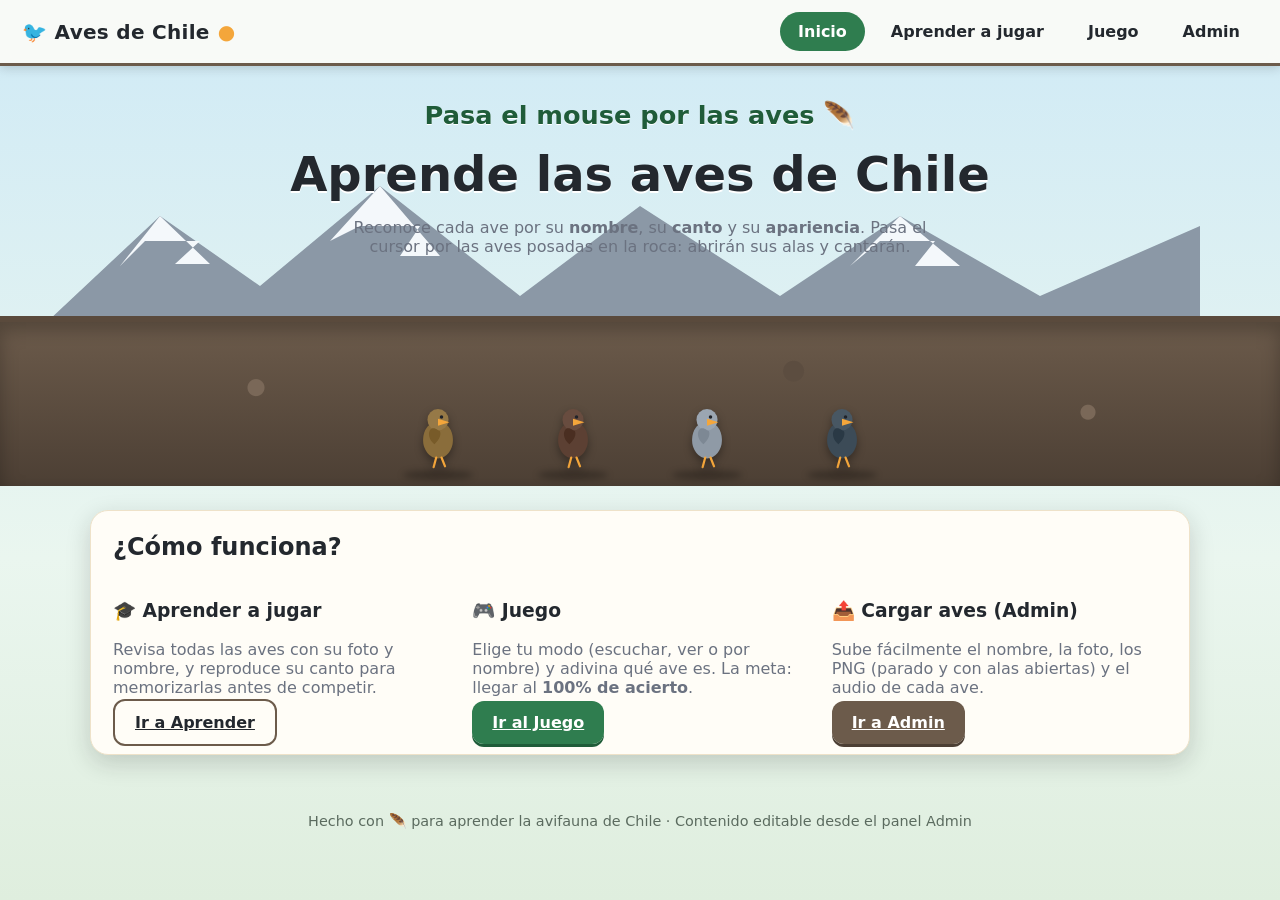
==== index.html @ fba9fd4d "Aves de Chile: plataforma para aprender aves por nombre, canto y apariencia - Inicio con borde de ro" ====
<!DOCTYPE html>
<html lang="es">
<head>
  <meta charset="UTF-8" />
  <meta name="viewport" content="width=device-width, initial-scale=1.0" />
  <title>Aves de Chile — Aprende a reconocerlas</title>
  <link rel="stylesheet" href="css/styles.css" />
</head>
<body>
  <nav class="topbar">
    <div class="brand">🐦 Aves de Chile <span class="dot">●</span></div>
    <a class="nav-link active" href="index.html">Inicio</a>
    <a class="nav-link" href="learn.html">Aprender a jugar</a>
    <a class="nav-link" href="game.html">Juego</a>
    <a class="nav-link" href="admin.html">Admin</a>
  </nav>

  <section class="hero">
    <div class="hover-name" id="hoverName">Pasa el mouse por las aves 🪶</div>
    <h1 class="hero-title">Aprende las aves de Chile</h1>
    <p class="hero-sub muted">
      Reconoce cada ave por su <b>nombre</b>, su <b>canto</b> y su <b>apariencia</b>.
      Pasa el cursor por las aves posadas en la roca: abrirán sus alas y cantarán.
    </p>

    <!-- Cordillera de fondo -->
    <svg class="andes" viewBox="0 0 1200 220" preserveAspectRatio="none">
      <polygon points="0,220 160,70 260,140 380,40 520,150 640,60 780,150 900,70 1040,150 1200,80 1200,220"
               fill="#8b98a6"/>
      <polygon points="120,120 160,70 210,118 175,118 200,95 145,95" fill="#f4f8fb"/>
      <polygon points="330,95 380,40 440,110 400,110 420,80 360,80" fill="#f4f8fb"/>
      <polygon points="850,120 900,70 960,120 915,120 935,95 880,95" fill="#f4f8fb"/>
    </svg>

    <!-- Borde de roca con aves -->
    <div class="rock-ledge" id="ledge">
      <p class="muted" style="color:#ede4d3">Cargando aves…</p>
    </div>
  </section>

  <div class="wrap">
    <div class="card">
      <h2>¿Cómo funciona?</h2>
      <div class="row" style="gap:24px; align-items:flex-start">
        <div style="flex:1; min-width:220px">
          <h3>🎓 Aprender a jugar</h3>
          <p class="muted">Revisa todas las aves con su foto y nombre, y reproduce su canto para memorizarlas antes de competir.</p>
          <a class="btn ghost" href="learn.html">Ir a Aprender</a>
        </div>
        <div style="flex:1; min-width:220px">
          <h3>🎮 Juego</h3>
          <p class="muted">Elige tu modo (escuchar, ver o por nombre) y adivina qué ave es. La meta: llegar al <b>100% de acierto</b>.</p>
          <a class="btn" href="game.html">Ir al Juego</a>
        </div>
        <div style="flex:1; min-width:220px">
          <h3>📤 Cargar aves (Admin)</h3>
          <p class="muted">Sube fácilmente el nombre, la foto, los PNG (parado y con alas abiertas) y el audio de cada ave.</p>
          <a class="btn secondary" href="admin.html">Ir a Admin</a>
        </div>
      </div>
    </div>
  </div>

  <footer>Hecho con 🪶 para aprender la avifauna de Chile · Contenido editable desde el panel Admin</footer>

  <audio id="chirp"></audio>

  <script src="js/storage.js"></script>
  <script src="js/home.js"></script>
</body>
</html>
---- css/styles.css ----
/* ===========================================================
   Aves de Chile — estilos globales
   Paleta inspirada en el paisaje chileno: cielo andino,
   cordillera, tierra y flora nativa.
   =========================================================== */

:root {
  --sky-top: #cfeaf6;
  --sky-bot: #eaf6ef;
  --andes: #7c8b9a;
  --andes-snow: #f4f8fb;
  --rock: #6c5b4b;
  --rock-dark: #4c3f34;
  --earth: #b98a5a;
  --leaf: #2f7d4f;
  --leaf-dark: #1f5c39;
  --sun: #f4a63b;
  --ink: #23282e;
  --paper: #fffdf7;
  --ok: #2f9e57;
  --bad: #d1495b;
  --shadow: rgba(30, 30, 30, 0.18);
}

* { box-sizing: border-box; }

html, body {
  margin: 0;
  padding: 0;
  font-family: "Segoe UI", system-ui, -apple-system, sans-serif;
  color: var(--ink);
  min-height: 100vh;
}

body {
  background: linear-gradient(180deg, var(--sky-top) 0%, var(--sky-bot) 62%, #dfeede 100%);
  display: flex;
  flex-direction: column;
}

/* ---------- Barra superior ---------- */
.topbar {
  display: flex;
  align-items: center;
  gap: 8px;
  padding: 12px 22px;
  background: rgba(255, 253, 247, 0.85);
  backdrop-filter: blur(6px);
  border-bottom: 3px solid var(--rock);
  box-shadow: 0 2px 10px var(--shadow);
  position: sticky;
  top: 0;
  z-index: 30;
  flex-wrap: wrap;
}
.brand {
  font-weight: 800;
  font-size: 1.25rem;
  letter-spacing: .3px;
  margin-right: auto;
  display: flex;
  align-items: center;
  gap: 8px;
}
.brand .dot { color: var(--sun); }

.nav-link {
  text-decoration: none;
  color: var(--ink);
  font-weight: 600;
  padding: 8px 16px;
  border-radius: 999px;
  border: 2px solid transparent;
  transition: all .15s ease;
}
.nav-link:hover { background: #eef6ef; border-color: var(--leaf); }
.nav-link.active { background: var(--leaf); color: #fff; }

/* ---------- Botones ---------- */
.btn {
  cursor: pointer;
  border: none;
  border-radius: 12px;
  padding: 12px 20px;
  font-size: 1rem;
  font-weight: 700;
  background: var(--leaf);
  color: #fff;
  box-shadow: 0 3px 0 var(--leaf-dark);
  transition: transform .08s ease, box-shadow .08s ease, background .15s;
}
.btn:hover { background: var(--leaf-dark); }
.btn:active { transform: translateY(3px); box-shadow: 0 0 0 var(--leaf-dark); }
.btn.secondary { background: var(--rock); box-shadow: 0 3px 0 var(--rock-dark); }
.btn.secondary:hover { background: var(--rock-dark); }
.btn.ghost { background: transparent; color: var(--ink); box-shadow: none; border: 2px solid var(--rock); }
.btn.sun { background: var(--sun); box-shadow: 0 3px 0 #c9821f; color: #3a2a10; }
.btn.big { padding: 16px 30px; font-size: 1.15rem; }
.btn:disabled { opacity: .5; cursor: not-allowed; }

/* ---------- Contenedores ---------- */
.wrap { width: min(1100px, 92vw); margin: 0 auto; padding: 24px 0 40px; }
.card {
  background: var(--paper);
  border-radius: 18px;
  padding: 22px;
  box-shadow: 0 8px 24px var(--shadow);
  border: 1px solid #eee2c9;
}
h1, h2 { margin-top: 0; }
.muted { color: #6b7280; }

/* ---------- HERO / Inicio ---------- */
.hero {
  position: relative;
  overflow: hidden;
  min-height: 420px;
  border-radius: 0;
  display: flex;
  flex-direction: column;
  align-items: center;
  text-align: center;
  padding-top: 34px;
}
.andes {
  position: absolute;
  bottom: 120px;
  left: 0; right: 0;
  height: 220px;
  z-index: 0;
  pointer-events: none;
}
.hero-title {
  position: relative;
  z-index: 2;
  font-size: clamp(1.8rem, 4vw, 3rem);
  margin: 0;
  text-shadow: 0 2px 0 #fff;
}
.hero-sub { position: relative; z-index: 2; max-width: 620px; }
.hover-name {
  position: relative;
  z-index: 3;
  min-height: 46px;
  font-size: 1.6rem;
  font-weight: 800;
  color: var(--leaf-dark);
  text-shadow: 0 1px 0 #fff;
  transition: opacity .2s;
}

/* ---------- Borde de roca con aves posadas ---------- */
.rock-ledge {
  position: relative;
  margin-top: auto;
  width: 100%;
  min-height: 170px;
  background:
    radial-gradient(circle at 20% 40%, #7a6858 0 8px, transparent 9px),
    radial-gradient(circle at 62% 30%, #5c4d40 0 10px, transparent 11px),
    radial-gradient(circle at 85% 55%, #7a6858 0 7px, transparent 8px),
    linear-gradient(180deg, var(--rock) 0%, var(--rock-dark) 100%);
  border-top: 6px solid #5a4a3c;
  box-shadow: inset 0 8px 18px rgba(0,0,0,.25);
  display: flex;
  align-items: flex-end;
  justify-content: center;
  gap: clamp(6px, 3vw, 40px);
  padding: 0 20px 10px;
  flex-wrap: wrap;
  z-index: 2;
}
.perch {
  position: relative;
  width: 96px;
  height: 150px;
  display: flex;
  align-items: flex-end;
  justify-content: center;
  cursor: pointer;
}
.perch img {
  width: 88px;
  height: auto;
  filter: drop-shadow(0 4px 4px rgba(0,0,0,.35));
  transition: transform .18s ease;
}
.perch .open-img { display: none; width: 128px; }
.perch:hover { transform: translateY(-8px); }
.perch:hover .stand-img { display: none; }
.perch:hover .open-img { display: block; }
.perch::after {
  content: "";
  position: absolute;
  bottom: -4px;
  width: 70px;
  height: 10px;
  background: rgba(0,0,0,.25);
  border-radius: 50%;
  filter: blur(3px);
}

/* ---------- Grilla Aprender ---------- */
.grid {
  display: grid;
  grid-template-columns: repeat(auto-fill, minmax(180px, 1fr));
  gap: 18px;
  margin-top: 18px;
}
.bird-card {
  background: var(--paper);
  border-radius: 16px;
  padding: 14px;
  text-align: center;
  box-shadow: 0 6px 16px var(--shadow);
  border: 1px solid #eee2c9;
  transition: transform .12s;
}
.bird-card:hover { transform: translateY(-4px); }
.bird-card img {
  width: 100%;
  height: 130px;
  object-fit: contain;
  background: #eef6f0;
  border-radius: 12px;
}
.bird-card h3 { margin: 10px 0 6px; }

/* ---------- Juego ---------- */
.tabs { display: flex; gap: 10px; flex-wrap: wrap; margin-bottom: 18px; }
.tab {
  padding: 10px 18px;
  border-radius: 999px;
  border: 2px solid var(--rock);
  background: #fff;
  cursor: pointer;
  font-weight: 700;
}
.tab.active { background: var(--rock); color: #fff; }

.options-grid {
  display: grid;
  grid-template-columns: repeat(auto-fit, minmax(150px, 1fr));
  gap: 14px;
  margin-top: 16px;
}
.option {
  background: #fff;
  border: 3px solid #e5dcc4;
  border-radius: 14px;
  padding: 12px;
  cursor: pointer;
  text-align: center;
  font-weight: 700;
  transition: border-color .12s, transform .1s;
}
.option:hover { border-color: var(--leaf); transform: translateY(-3px); }
.option img { width: 100%; height: 120px; object-fit: contain; }
.option.correct { border-color: var(--ok); background: #eafaf0; }
.option.wrong { border-color: var(--bad); background: #fdecef; }

.mode-grid { display: grid; grid-template-columns: repeat(auto-fit, minmax(200px,1fr)); gap: 16px; }
.mode-card {
  border: 3px solid #e5dcc4;
  border-radius: 16px;
  padding: 22px;
  cursor: pointer;
  text-align: center;
  background: #fff;
  transition: border-color .12s, transform .1s;
}
.mode-card:hover { border-color: var(--leaf); transform: translateY(-4px); }
.mode-card.selected { border-color: var(--leaf); background: #eafaf0; }
.mode-card .emoji { font-size: 2.6rem; }

.scorebar {
  display: flex; align-items: center; gap: 14px; flex-wrap: wrap;
  margin-bottom: 14px;
}
.progress {
  flex: 1; min-width: 160px; height: 20px; background: #e6e0cf;
  border-radius: 999px; overflow: hidden;
}
.progress > span {
  display: block; height: 100%; width: 0%;
  background: linear-gradient(90deg, var(--leaf), var(--sun));
  transition: width .4s ease;
}
.feedback { min-height: 30px; font-weight: 800; font-size: 1.15rem; }
.feedback.ok { color: var(--ok); }
.feedback.bad { color: var(--bad); }
.hint-box {
  background: #fff7e6; border: 2px dashed var(--sun);
  padding: 12px 16px; border-radius: 12px; margin-top: 12px;
  font-weight: 600;
}

/* ---------- Modal de pausa ---------- */
.overlay {
  position: fixed; inset: 0; background: rgba(20,20,20,.55);
  display: none; align-items: center; justify-content: center; z-index: 100;
}
.overlay.show { display: flex; }
.modal {
  background: var(--paper); border-radius: 18px; padding: 28px;
  width: min(380px, 90vw); text-align: center; box-shadow: 0 20px 50px rgba(0,0,0,.4);
}
.modal .btn { width: 100%; margin-top: 10px; }

/* ---------- Admin ---------- */
.form-row { margin-bottom: 16px; }
.form-row label { display: block; font-weight: 700; margin-bottom: 6px; }
.form-row input[type="text"] {
  width: 100%; padding: 12px; border-radius: 10px; border: 2px solid #d8cfb8; font-size: 1rem;
}
.drop {
  border: 2px dashed #c3b998; border-radius: 12px; padding: 16px;
  text-align: center; cursor: pointer; background: #fffdf5; transition: border-color .15s, background .15s;
}
.drop.hover { border-color: var(--leaf); background: #eafaf0; }
.drop small { color: #7a7a7a; }
.preview-thumb { max-width: 100%; max-height: 120px; margin-top: 10px; border-radius: 8px; }
.upload-grid { display: grid; grid-template-columns: repeat(auto-fit, minmax(200px,1fr)); gap: 16px; }

.admin-list { margin-top: 8px; }
.admin-item {
  display: flex; align-items: center; gap: 14px; padding: 10px;
  border-bottom: 1px solid #eee2c9;
}
.admin-item img { width: 54px; height: 54px; object-fit: contain; background: #eef6f0; border-radius: 8px; }
.admin-item .name { font-weight: 700; flex: 1; }
.badge { font-size: .72rem; padding: 3px 8px; border-radius: 999px; background: #eee; color: #555; }
.badge.seed { background: #fff0d6; color: #8a5a10; }

.toast {
  position: fixed; bottom: 20px; left: 50%; transform: translateX(-50%);
  background: var(--ink); color: #fff; padding: 12px 20px; border-radius: 10px;
  opacity: 0; pointer-events: none; transition: opacity .25s; z-index: 200;
}
.toast.show { opacity: 1; }

footer {
  text-align: center; padding: 18px; color: #5b6b5f; font-size: .9rem;
}

/* ---------- Utilidades ---------- */
.center { text-align: center; }
.row { display: flex; gap: 10px; flex-wrap: wrap; align-items: center; }
.spacer { flex: 1; }
.hidden { display: none !important; }
.pill-info {
  display: inline-block; background: #eef6f0; border: 1px solid #cfe6d6;
  padding: 4px 12px; border-radius: 999px; font-weight: 600; font-size: .9rem;
}
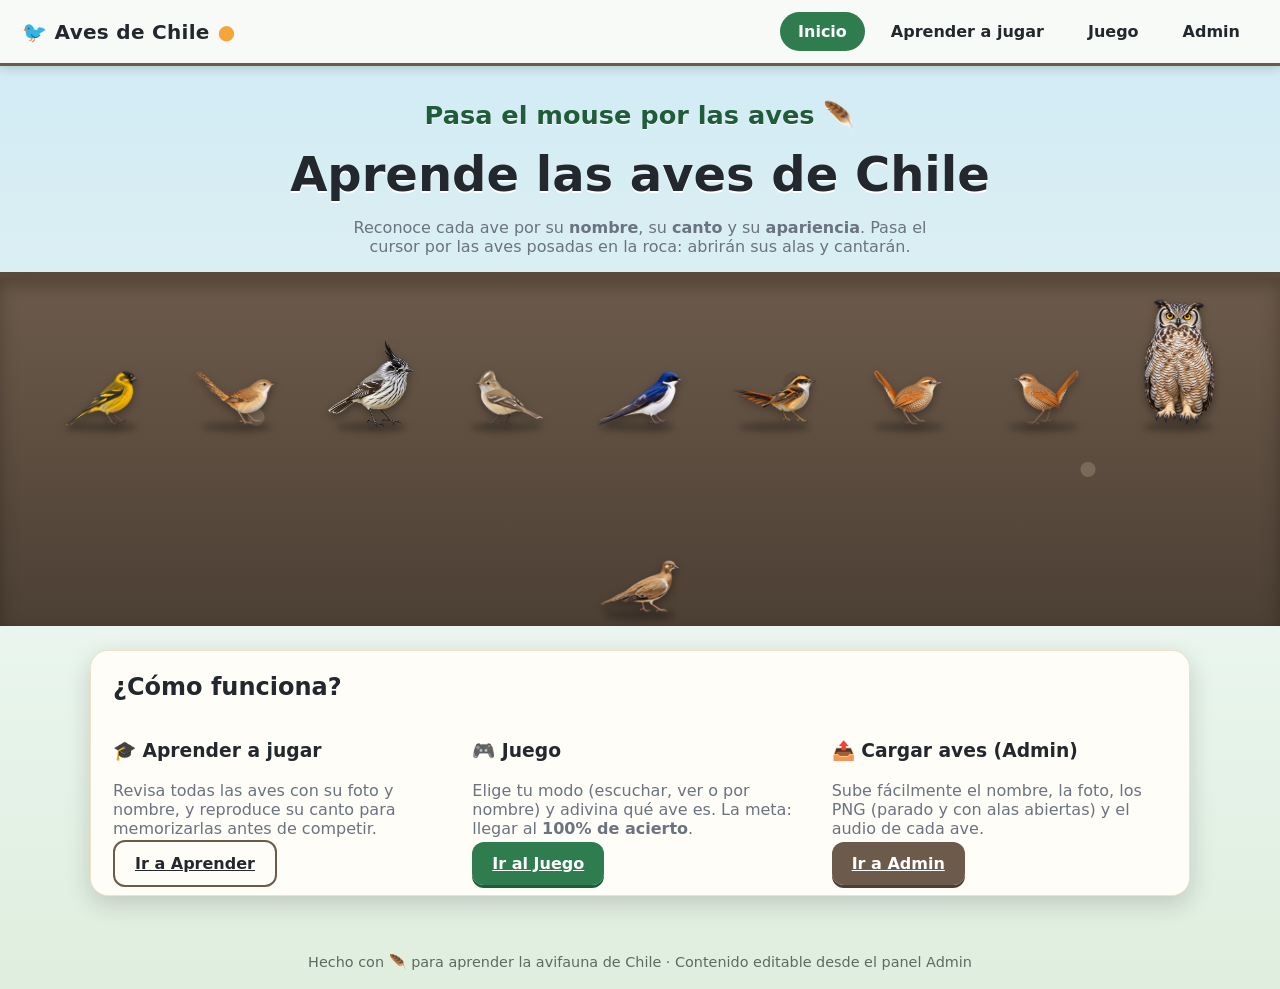
==== commit 80dfa805: "Integrar 10 aves chilenas reales (ilustraciones PNG del repo) - Nuevas ilustraciones (alas cerradas/" ====
--- a/index.html
+++ b/index.html
@@ -65,6 +65,7 @@
 
   <audio id="chirp"></audio>
 
+  <script src="js/birds.js"></script>
   <script src="js/storage.js"></script>
   <script src="js/home.js"></script>
 </body>
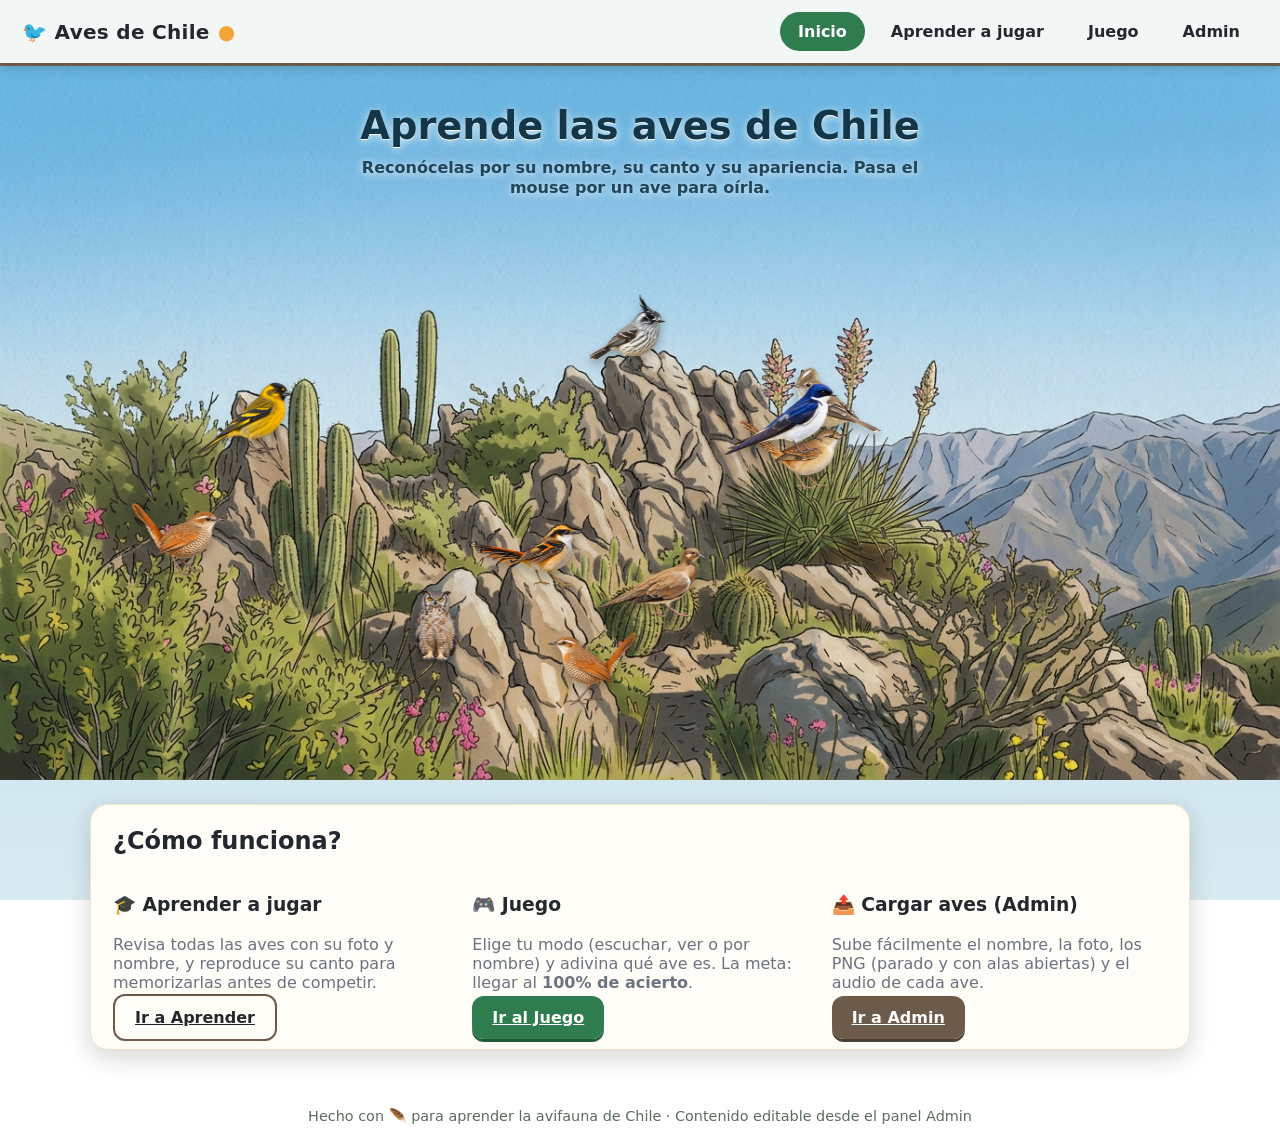
==== commit 71fe3cd4: "Nueva portada ilustrada con aves que se mueven + transición al cielo - Fondo de Inicio: ilustración " ====
--- a/index.html
+++ b/index.html
@@ -10,56 +10,43 @@
   <nav class="topbar">
     <div class="brand">🐦 Aves de Chile <span class="dot">●</span></div>
     <a class="nav-link active" href="index.html">Inicio</a>
-    <a class="nav-link" href="learn.html">Aprender a jugar</a>
-    <a class="nav-link" href="game.html">Juego</a>
-    <a class="nav-link" href="admin.html">Admin</a>
+    <a class="nav-link nav-go" href="learn.html">Aprender a jugar</a>
+    <a class="nav-link nav-go" href="game.html">Juego</a>
+    <a class="nav-link nav-go" href="admin.html">Admin</a>
   </nav>
 
-  <section class="hero">
-    <div class="hover-name" id="hoverName">Pasa el mouse por las aves 🪶</div>
-    <h1 class="hero-title">Aprende las aves de Chile</h1>
-    <p class="hero-sub muted">
-      Reconoce cada ave por su <b>nombre</b>, su <b>canto</b> y su <b>apariencia</b>.
-      Pasa el cursor por las aves posadas en la roca: abrirán sus alas y cantarán.
-    </p>
+  <header class="hero-scene" id="hero">
+    <div class="hero-welcome">
+      <h1>Aprende las aves de Chile</h1>
+      <p>Reconócelas por su nombre, su canto y su apariencia. Pasa el mouse por un ave para oírla.</p>
+    </div>
+    <div class="scene-name" id="hoverName"></div>
+    <img class="scene-img" src="assets/scene/portada.png" alt="Paisaje del matorral chileno con rocas, quiscos y puya" />
+    <div class="scene-birds" id="ledge"></div>
+  </header>
 
-    <!-- Cordillera de fondo -->
-    <svg class="andes" viewBox="0 0 1200 220" preserveAspectRatio="none">
-      <polygon points="0,220 160,70 260,140 380,40 520,150 640,60 780,150 900,70 1040,150 1200,80 1200,220"
-               fill="#8b98a6"/>
-      <polygon points="120,120 160,70 210,118 175,118 200,95 145,95" fill="#f4f8fb"/>
-      <polygon points="330,95 380,40 440,110 400,110 420,80 360,80" fill="#f4f8fb"/>
-      <polygon points="850,120 900,70 960,120 915,120 935,95 880,95" fill="#f4f8fb"/>
-    </svg>
-
-    <!-- Borde de roca con aves -->
-    <div class="rock-ledge" id="ledge">
-      <p class="muted" style="color:#ede4d3">Cargando aves…</p>
-    </div>
-  </section>
-
-  <div class="wrap">
+  <main class="wrap intro-cards">
     <div class="card">
       <h2>¿Cómo funciona?</h2>
       <div class="row" style="gap:24px; align-items:flex-start">
         <div style="flex:1; min-width:220px">
           <h3>🎓 Aprender a jugar</h3>
           <p class="muted">Revisa todas las aves con su foto y nombre, y reproduce su canto para memorizarlas antes de competir.</p>
-          <a class="btn ghost" href="learn.html">Ir a Aprender</a>
+          <a class="btn ghost nav-go" href="learn.html">Ir a Aprender</a>
         </div>
         <div style="flex:1; min-width:220px">
           <h3>🎮 Juego</h3>
           <p class="muted">Elige tu modo (escuchar, ver o por nombre) y adivina qué ave es. La meta: llegar al <b>100% de acierto</b>.</p>
-          <a class="btn" href="game.html">Ir al Juego</a>
+          <a class="btn nav-go" href="game.html">Ir al Juego</a>
         </div>
         <div style="flex:1; min-width:220px">
           <h3>📤 Cargar aves (Admin)</h3>
           <p class="muted">Sube fácilmente el nombre, la foto, los PNG (parado y con alas abiertas) y el audio de cada ave.</p>
-          <a class="btn secondary" href="admin.html">Ir a Admin</a>
+          <a class="btn secondary nav-go" href="admin.html">Ir a Admin</a>
         </div>
       </div>
     </div>
-  </div>
+  </main>
 
   <footer>Hecho con 🪶 para aprender la avifauna de Chile · Contenido editable desde el panel Admin</footer>
 
--- a/css/styles.css
+++ b/css/styles.css
@@ -33,7 +33,10 @@
 }
 
 body {
-  background: linear-gradient(180deg, var(--sky-top) 0%, var(--sky-bot) 62%, #dfeede 100%);
+  /* Cielo azul (tomado de la portada) — es el fondo de todas las páginas.
+     En Inicio, la escena se superpone abajo. */
+  background: linear-gradient(180deg, #a4cde5 0%, #bfdcec 48%, #d9ebf2 100%);
+  background-attachment: fixed;
   display: flex;
   flex-direction: column;
 }
@@ -352,3 +355,116 @@
   display: inline-block; background: #eef6f0; border: 1px solid #cfe6d6;
   padding: 4px 12px; border-radius: 999px; font-weight: 600; font-size: .9rem;
 }
+
+/* ===========================================================
+   PORTADA CON ILUSTRACIÓN + AVES POSADAS (Inicio)
+   =========================================================== */
+
+/* La escena ocupa el ancho completo; su alto lo da la imagen. */
+.hero-scene {
+  position: relative;
+  width: 100%;
+  line-height: 0;
+  overflow: hidden;
+  transition: transform .6s cubic-bezier(.5,.05,.4,1), opacity .6s ease;
+  will-change: transform;
+  z-index: 1;
+}
+.hero-scene .scene-img {
+  display: block;
+  width: 100%;
+  height: auto;
+  user-select: none;
+  -webkit-user-drag: none;
+}
+
+/* Nombre del ave que aparece al pasar el mouse */
+.scene-name {
+  position: absolute;
+  top: 4%;
+  left: 0; right: 0;
+  text-align: center;
+  font-size: clamp(1.4rem, 3.2vw, 2.6rem);
+  font-weight: 800;
+  color: #1f3a4d;
+  text-shadow: 0 2px 8px rgba(255,255,255,.7), 0 1px 0 #fff;
+  pointer-events: none;
+  opacity: 0;
+  transition: opacity .2s ease;
+  z-index: 4;
+  line-height: 1.1;
+}
+.scene-name.show { opacity: 1; }
+
+/* Título de bienvenida sobre el cielo de la portada */
+.hero-welcome {
+  position: absolute;
+  top: 5%;
+  left: 0; right: 0;
+  text-align: center;
+  pointer-events: none;
+  z-index: 3;
+  padding: 0 16px;
+  display: flex;
+  flex-direction: column;
+  align-items: center;
+  gap: 8px;
+  line-height: 1.25;
+}
+.hero-welcome h1 {
+  margin: 0;
+  font-size: clamp(1.4rem, 3.1vw, 2.4rem);
+  color: #143649;
+  text-shadow: 0 2px 10px rgba(255,255,255,.75), 0 1px 0 #fff;
+}
+.hero-welcome p {
+  margin: 0;
+  max-width: 560px;
+  color: #21455a;
+  font-weight: 600;
+  font-size: clamp(.85rem, 1.5vw, 1rem);
+  text-shadow: 0 1px 8px rgba(255,255,255,.9);
+}
+
+/* Capa de aves */
+.scene-birds { position: absolute; inset: 0; z-index: 2; }
+.perch-bird {
+  position: absolute;
+  transform: translate(-50%, -100%);
+  cursor: pointer;
+  transition: left 1.05s cubic-bezier(.35,.02,.25,1),
+              top  1.05s cubic-bezier(.35,.02,.25,1);
+  will-change: left, top;
+}
+.perch-bird.face-left { transform: translate(-50%, -100%) scaleX(-1); }
+.perch-bird img {
+  display: block;
+  height: 100%;
+  filter: drop-shadow(0 5px 4px rgba(0,0,0,.28));
+}
+/* Balanceo suave al estar posada */
+.perch-bird.idle img { animation: birdBob 3.2s ease-in-out infinite; }
+@keyframes birdBob {
+  0%,100% { transform: translateY(0); }
+  50%     { transform: translateY(-3px); }
+}
+/* Mientras vuela, sin balanceo */
+.perch-bird.flying img { animation: none; }
+
+/* Transición “cámara sube al cielo” al salir de Inicio */
+body.leaving .hero-scene { transform: translateY(70%); opacity: 0; }
+body.leaving .intro-cards { opacity: 0; transform: translateY(20px); }
+
+/* Entrada suave al llegar a Inicio */
+.hero-scene.enter { animation: sceneUp .7s cubic-bezier(.4,.05,.35,1) both; }
+@keyframes sceneUp {
+  from { transform: translateY(45%); opacity: 0; }
+  to   { transform: none; opacity: 1; }
+}
+
+/* Tarjetas de intro bajo la escena */
+.intro-cards { transition: opacity .5s ease, transform .5s ease; }
+
+/* Fade-in de contenido en páginas de cielo */
+.sky-fade { animation: skyFade .5s ease both; }
+@keyframes skyFade { from { opacity: 0; transform: translateY(14px);} to{opacity:1;transform:none;} }
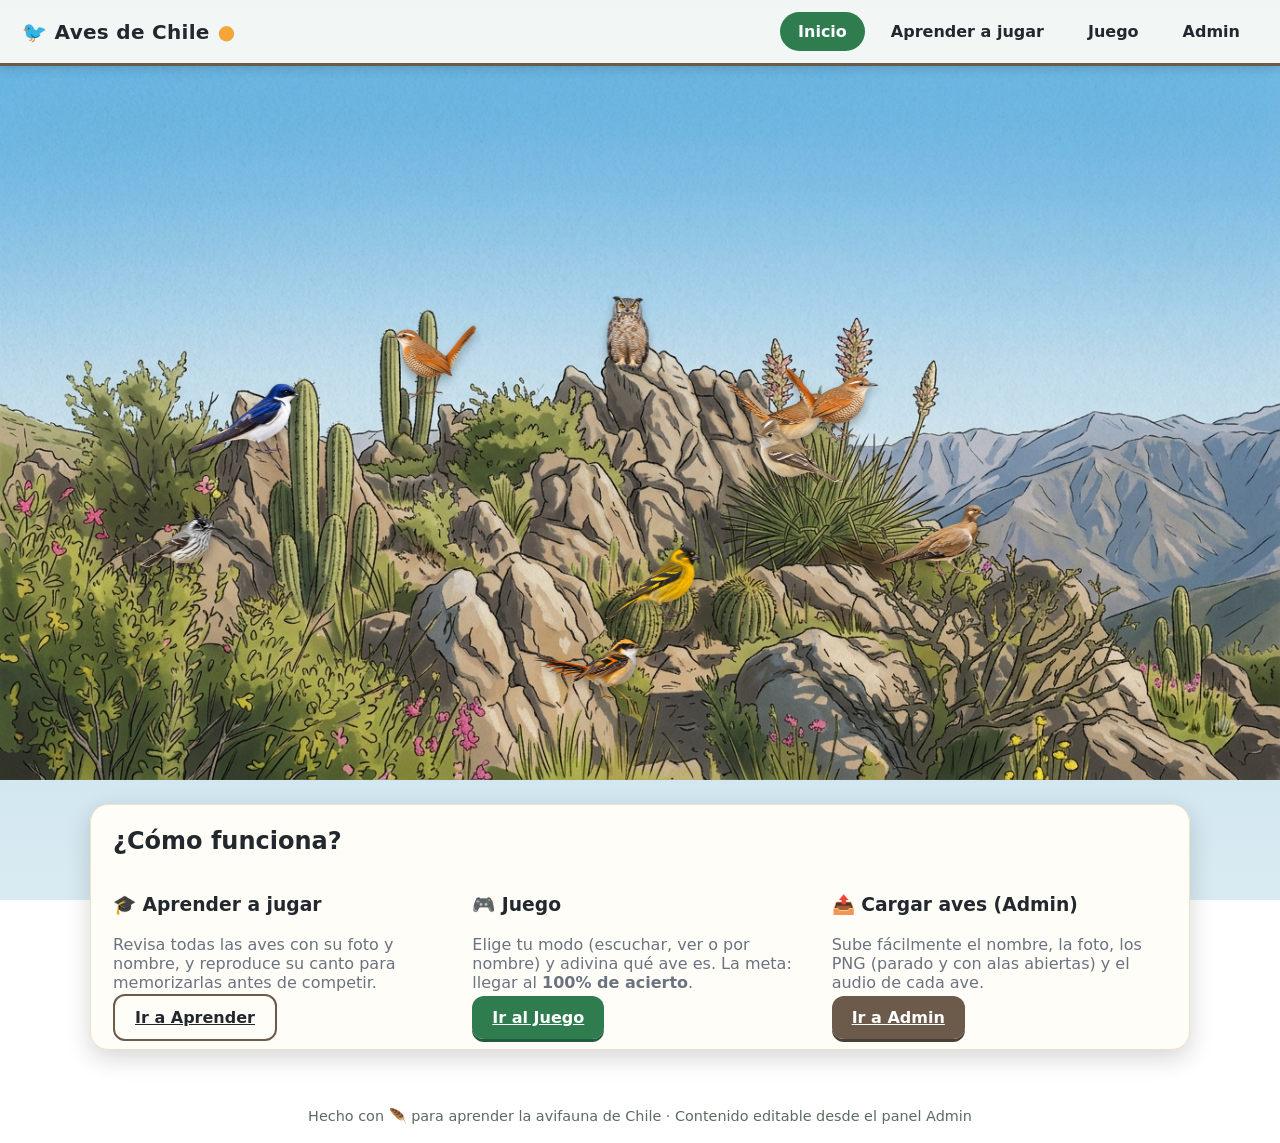
==== commit 2aed5267: "Ajustes de portada y sección de tipos de canto - Aves de la portada se mueven mucho menos seguido (c" ====
--- a/index.html
+++ b/index.html
@@ -16,10 +16,6 @@
   </nav>
 
   <header class="hero-scene" id="hero">
-    <div class="hero-welcome">
-      <h1>Aprende las aves de Chile</h1>
-      <p>Reconócelas por su nombre, su canto y su apariencia. Pasa el mouse por un ave para oírla.</p>
-    </div>
     <div class="scene-name" id="hoverName"></div>
     <img class="scene-img" src="assets/scene/portada.png" alt="Paisaje del matorral chileno con rocas, quiscos y puya" />
     <div class="scene-birds" id="ledge"></div>
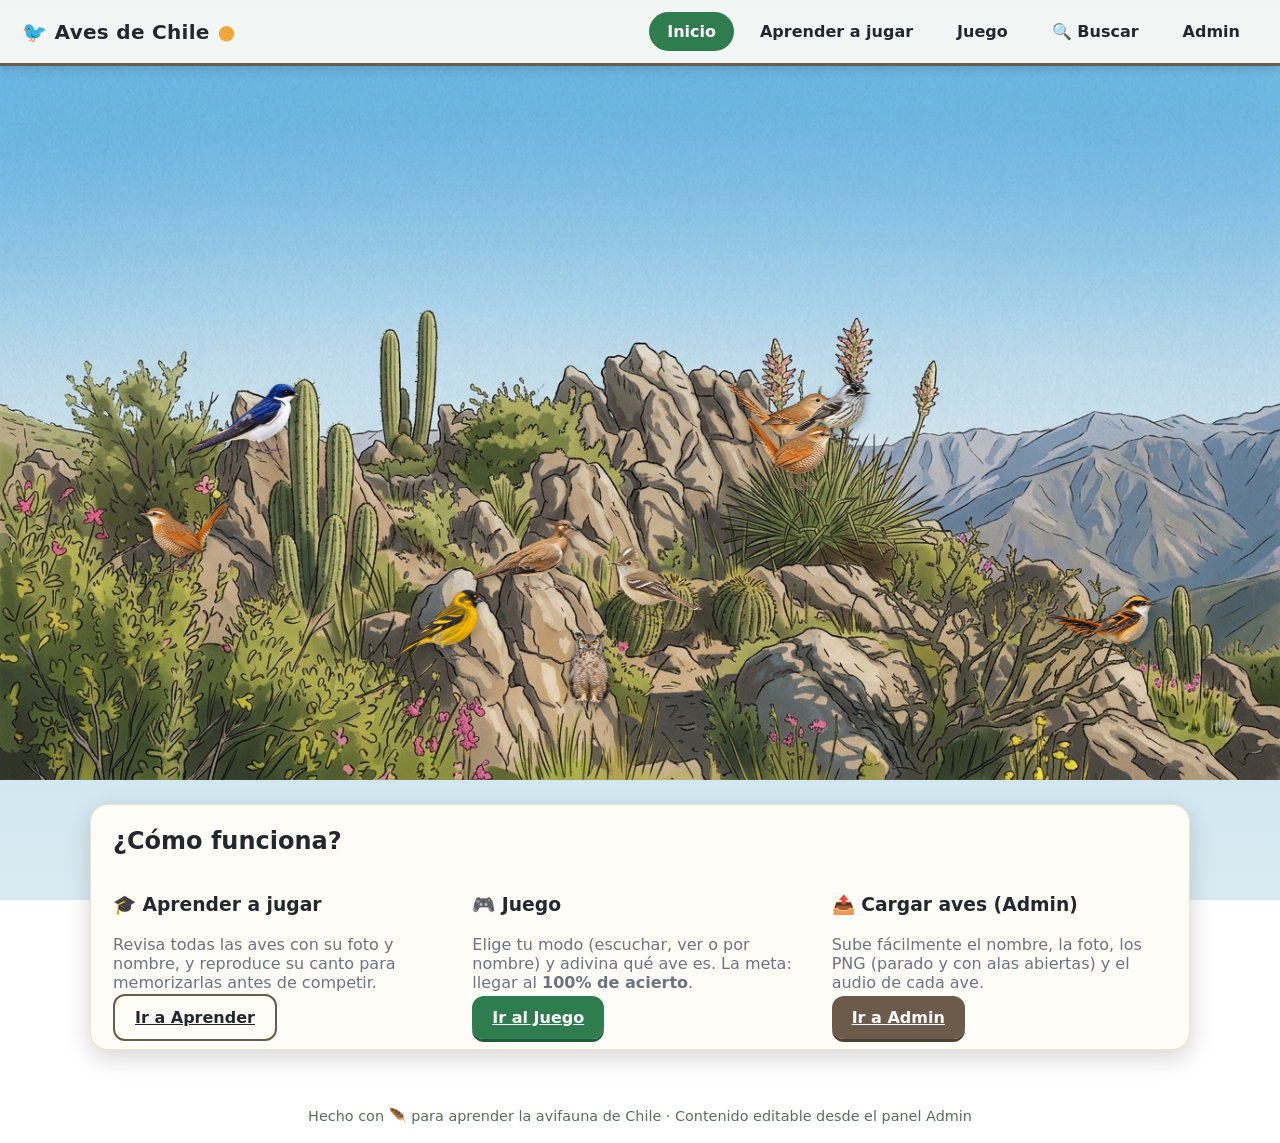
==== commit 2aa504f2: "Nuevo juego "Encuentra el ave" (buscar.html) - Escena con 6 aves sobre la ilustración; arriba se pid" ====
--- a/index.html
+++ b/index.html
@@ -12,6 +12,7 @@
     <a class="nav-link active" href="index.html">Inicio</a>
     <a class="nav-link nav-go" href="learn.html">Aprender a jugar</a>
     <a class="nav-link nav-go" href="game.html">Juego</a>
+    <a class="nav-link nav-go" href="buscar.html">🔍 Buscar</a>
     <a class="nav-link nav-go" href="admin.html">Admin</a>
   </nav>
 
--- a/css/styles.css
+++ b/css/styles.css
@@ -468,3 +468,168 @@
 /* Fade-in de contenido en páginas de cielo */
 .sky-fade { animation: skyFade .5s ease both; }
 @keyframes skyFade { from { opacity: 0; transform: translateY(14px);} to{opacity:1;transform:none;} }
+
+/* ===========================================================
+   MÓVIL — ajustes para pantallas chicas (sin cambiar la lógica)
+   =========================================================== */
+@media (max-width: 640px) {
+  /* Barra superior más compacta; los links quedan en una fila que
+     se desliza horizontalmente si no caben. */
+  .topbar {
+    padding: 8px 10px;
+    gap: 6px;
+    flex-wrap: nowrap;
+    overflow-x: auto;
+    -webkit-overflow-scrolling: touch;
+  }
+  .topbar::-webkit-scrollbar { display: none; }
+  .brand { font-size: 1rem; gap: 5px; white-space: nowrap; flex-shrink: 0; margin-right: 12px; }
+  .brand .dot { display: none; }
+  .nav-link { padding: 6px 10px; font-size: .88rem; white-space: nowrap; flex-shrink: 0; }
+
+  /* El fondo fijo puede saltar en iOS: lo dejamos normal en móvil. */
+  body { background-attachment: scroll; }
+
+  /* Contenedores y tarjetas con menos aire. */
+  .wrap { width: 94vw; padding: 16px 0 30px; }
+  .card { padding: 15px; border-radius: 14px; }
+  h1 { font-size: 1.5rem; }
+  h2 { font-size: 1.25rem; }
+  .btn { padding: 11px 16px; }
+  .btn.big { padding: 13px 20px; font-size: 1.02rem; }
+
+  /* Portada: nombre del ave más chico y arriba del todo. */
+  .scene-name { font-size: 1.15rem; top: 2.5%; }
+
+  /* Juego: opciones y grillas más apretadas. */
+  .scorebar { gap: 8px; }
+  .options-grid { grid-template-columns: repeat(auto-fit, minmax(120px, 1fr)); gap: 10px; }
+  .option { padding: 9px; }
+  .option img { height: 92px; }
+  .mode-grid { grid-template-columns: 1fr; }
+  .mode-card { padding: 16px; }
+
+  /* Aprender: tarjetas de aves más chicas. */
+  .grid { grid-template-columns: repeat(auto-fill, minmax(140px, 1fr)); gap: 12px; }
+  .bird-card { padding: 11px; }
+  .bird-card img { height: 108px; }
+
+  /* Admin: zonas de carga en una columna. */
+  .upload-grid { grid-template-columns: 1fr; }
+
+  footer { padding: 14px; font-size: .82rem; }
+}
+
+/* Pantallas muy angostas (≤380px): apretar un poco más. */
+@media (max-width: 380px) {
+  .nav-link { padding: 5px 8px; font-size: .82rem; }
+  .brand { font-size: .92rem; }
+  .options-grid { grid-template-columns: 1fr 1fr; }
+}
+
+/* Controles interactivos: sin selección de texto ni destello al tocar (móvil). */
+.btn, .tab, .option, .mode-card, .nav-link, .perch-bird, .drop, .brand {
+  -webkit-user-select: none;
+  user-select: none;
+  -webkit-tap-highlight-color: transparent;
+}
+
+/* ===========================================================
+   JUEGO "ENCUENTRA EL AVE" (buscar.html)
+   =========================================================== */
+.find-scene {
+  position: relative;
+  width: 100%;
+  line-height: 0;
+  overflow: hidden;
+  border-radius: 0 0 4px 4px;
+}
+.find-scene .scene-img { display: block; width: 100%; height: auto; user-select: none; }
+
+.find-banner {
+  position: absolute;
+  top: 4%;
+  left: 0; right: 0;
+  text-align: center;
+  z-index: 5;
+  pointer-events: none;
+  padding: 0 12px;
+}
+.find-banner .lead {
+  display: inline-block;
+  background: rgba(255,253,247,.9);
+  border: 2px solid var(--sun);
+  border-radius: 999px;
+  padding: 8px 18px;
+  font-weight: 800;
+  font-size: clamp(1rem, 2.6vw, 1.6rem);
+  color: #2a2a2a;
+  box-shadow: 0 4px 14px var(--shadow);
+  line-height: 1.2;
+}
+.find-banner .lead .tgt { color: var(--leaf-dark); }
+.find-banner .replay {
+  pointer-events: auto;
+  margin-left: 8px;
+  border: none;
+  background: var(--sun);
+  color: #3a2a10;
+  font-weight: 800;
+  border-radius: 999px;
+  padding: 6px 12px;
+  cursor: pointer;
+}
+
+.find-birds { position: absolute; inset: 0; z-index: 2; }
+.find-bird {
+  position: absolute;
+  transform: translate(-50%, -100%);
+  cursor: pointer;
+}
+.find-bird img {
+  display: block;
+  height: 100%;
+  filter: drop-shadow(0 5px 4px rgba(0,0,0,.3));
+  transition: transform .12s ease, filter .12s ease;
+}
+.find-bird:hover img { transform: scale(1.07); }
+.find-bird.found { cursor: default; }
+.find-bird.found img { filter: drop-shadow(0 0 9px #37c26e) drop-shadow(0 4px 4px rgba(0,0,0,.3)); }
+.find-bird.found::after {
+  content: "✓";
+  position: absolute;
+  top: -10px; left: 50%;
+  transform: translateX(-50%);
+  background: var(--ok);
+  color: #fff;
+  width: 22px; height: 22px;
+  border-radius: 50%;
+  display: flex; align-items: center; justify-content: center;
+  font-weight: 900; font-size: .9rem;
+  box-shadow: 0 2px 5px rgba(0,0,0,.3);
+}
+.find-bird.wrong img {
+  filter: drop-shadow(0 0 9px #ff4d6a) drop-shadow(0 4px 4px rgba(0,0,0,.3));
+  animation: findShake .42s ease;
+}
+@keyframes findShake {
+  0%,100% { transform: scale(1); }
+  20% { transform: scale(1.05) translateX(-5px); }
+  60% { transform: scale(1.05) translateX(5px); }
+}
+
+/* Lista de aves a buscar (abajo) */
+.find-list {
+  display: flex; flex-wrap: wrap; gap: 8px; justify-content: center;
+  padding: 14px; background: var(--paper);
+  border-radius: 0 0 16px 16px;
+  border: 1px solid #eee2c9; border-top: none;
+}
+.find-chip {
+  padding: 8px 14px; border-radius: 999px; background: #fff;
+  border: 2px solid #e5dcc4; font-weight: 700; font-size: .95rem;
+  display: flex; align-items: center; gap: 6px;
+}
+.find-chip.current { border-color: var(--sun); background: #fff7e6; }
+.find-chip.done { border-color: var(--ok); background: #eafaf0; color: var(--leaf-dark); }
+.find-chip.done .nm { text-decoration: line-through; opacity: .8; }
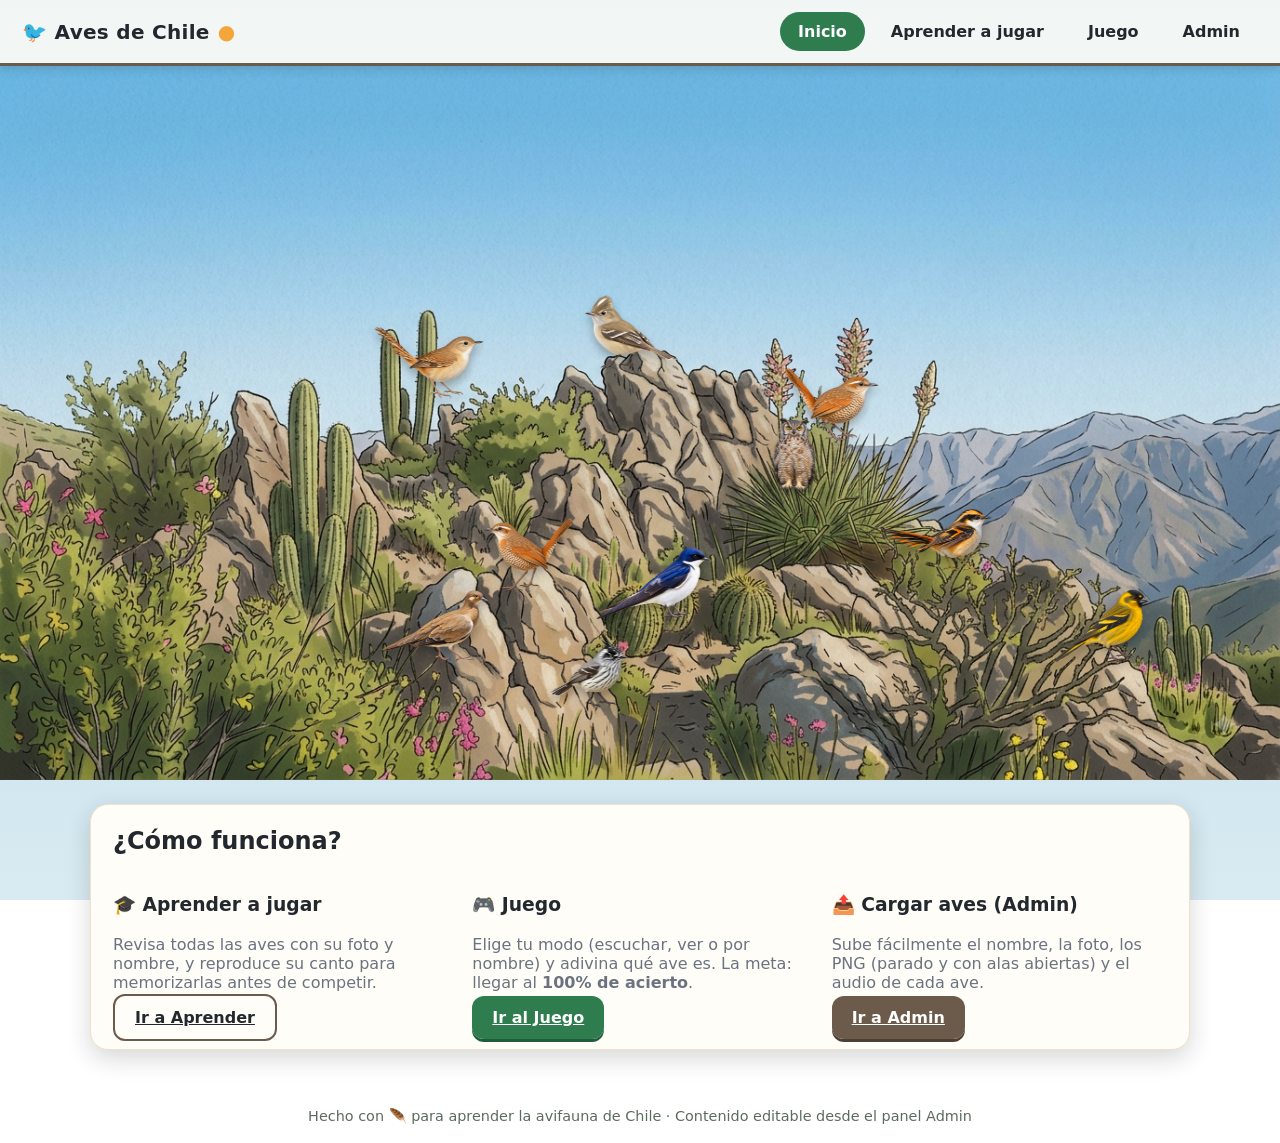
==== commit c7bc1c7f: ""Encuentra el ave": bosque animado propio + integrado a modos de Juego - Fondo nuevo: bosque animado" ====
--- a/index.html
+++ b/index.html
@@ -4,7 +4,7 @@
   <meta charset="UTF-8" />
   <meta name="viewport" content="width=device-width, initial-scale=1.0" />
   <title>Aves de Chile — Aprende a reconocerlas</title>
-  <link rel="stylesheet" href="css/styles.css" />
+  <link rel="stylesheet" href="css/styles.css?v=3" />
 </head>
 <body>
   <nav class="topbar">
@@ -12,7 +12,6 @@
     <a class="nav-link active" href="index.html">Inicio</a>
     <a class="nav-link nav-go" href="learn.html">Aprender a jugar</a>
     <a class="nav-link nav-go" href="game.html">Juego</a>
-    <a class="nav-link nav-go" href="buscar.html">🔍 Buscar</a>
     <a class="nav-link nav-go" href="admin.html">Admin</a>
   </nav>
 
@@ -49,8 +48,8 @@
 
   <audio id="chirp"></audio>
 
-  <script src="js/birds.js"></script>
-  <script src="js/storage.js"></script>
-  <script src="js/home.js"></script>
+  <script src="js/birds.js?v=3"></script>
+  <script src="js/storage.js?v=3"></script>
+  <script src="js/home.js?v=3"></script>
 </body>
 </html>
--- a/css/styles.css
+++ b/css/styles.css
@@ -540,11 +540,29 @@
 .find-scene {
   position: relative;
   width: 100%;
-  line-height: 0;
+  aspect-ratio: 16 / 9;      /* alto determinista: arregla el descuadre */
   overflow: hidden;
   border-radius: 0 0 4px 4px;
 }
-.find-scene .scene-img { display: block; width: 100%; height: auto; user-select: none; }
+.find-scene .forest {
+  position: absolute; inset: 0;
+  width: 100%; height: 100%;
+  display: block;
+}
+/* Animaciones del bosque */
+.forest .cloud-a { animation: driftA 46s linear infinite; }
+.forest .cloud-b { animation: driftB 62s linear infinite; }
+.forest .tree    { transform-box: fill-box; transform-origin: bottom center; animation: sway 6s ease-in-out infinite; }
+.forest .tree.t2 { animation-duration: 7.5s; animation-delay: -2s; }
+.forest .tree.t3 { animation-duration: 8.5s; animation-delay: -4s; }
+.forest .rays    { transform-box: fill-box; transform-origin: center; animation: spin 90s linear infinite; }
+@keyframes driftA { from { transform: translateX(-160px); } to { transform: translateX(1360px); } }
+@keyframes driftB { from { transform: translateX(1360px); } to { transform: translateX(-260px); } }
+@keyframes sway   { 0%,100% { transform: rotate(-1.2deg); } 50% { transform: rotate(1.2deg); } }
+@keyframes spin   { to { transform: rotate(360deg); } }
+@media (prefers-reduced-motion: reduce) {
+  .forest .cloud-a, .forest .cloud-b, .forest .tree, .forest .rays { animation: none; }
+}
 
 .find-banner {
   position: absolute;
